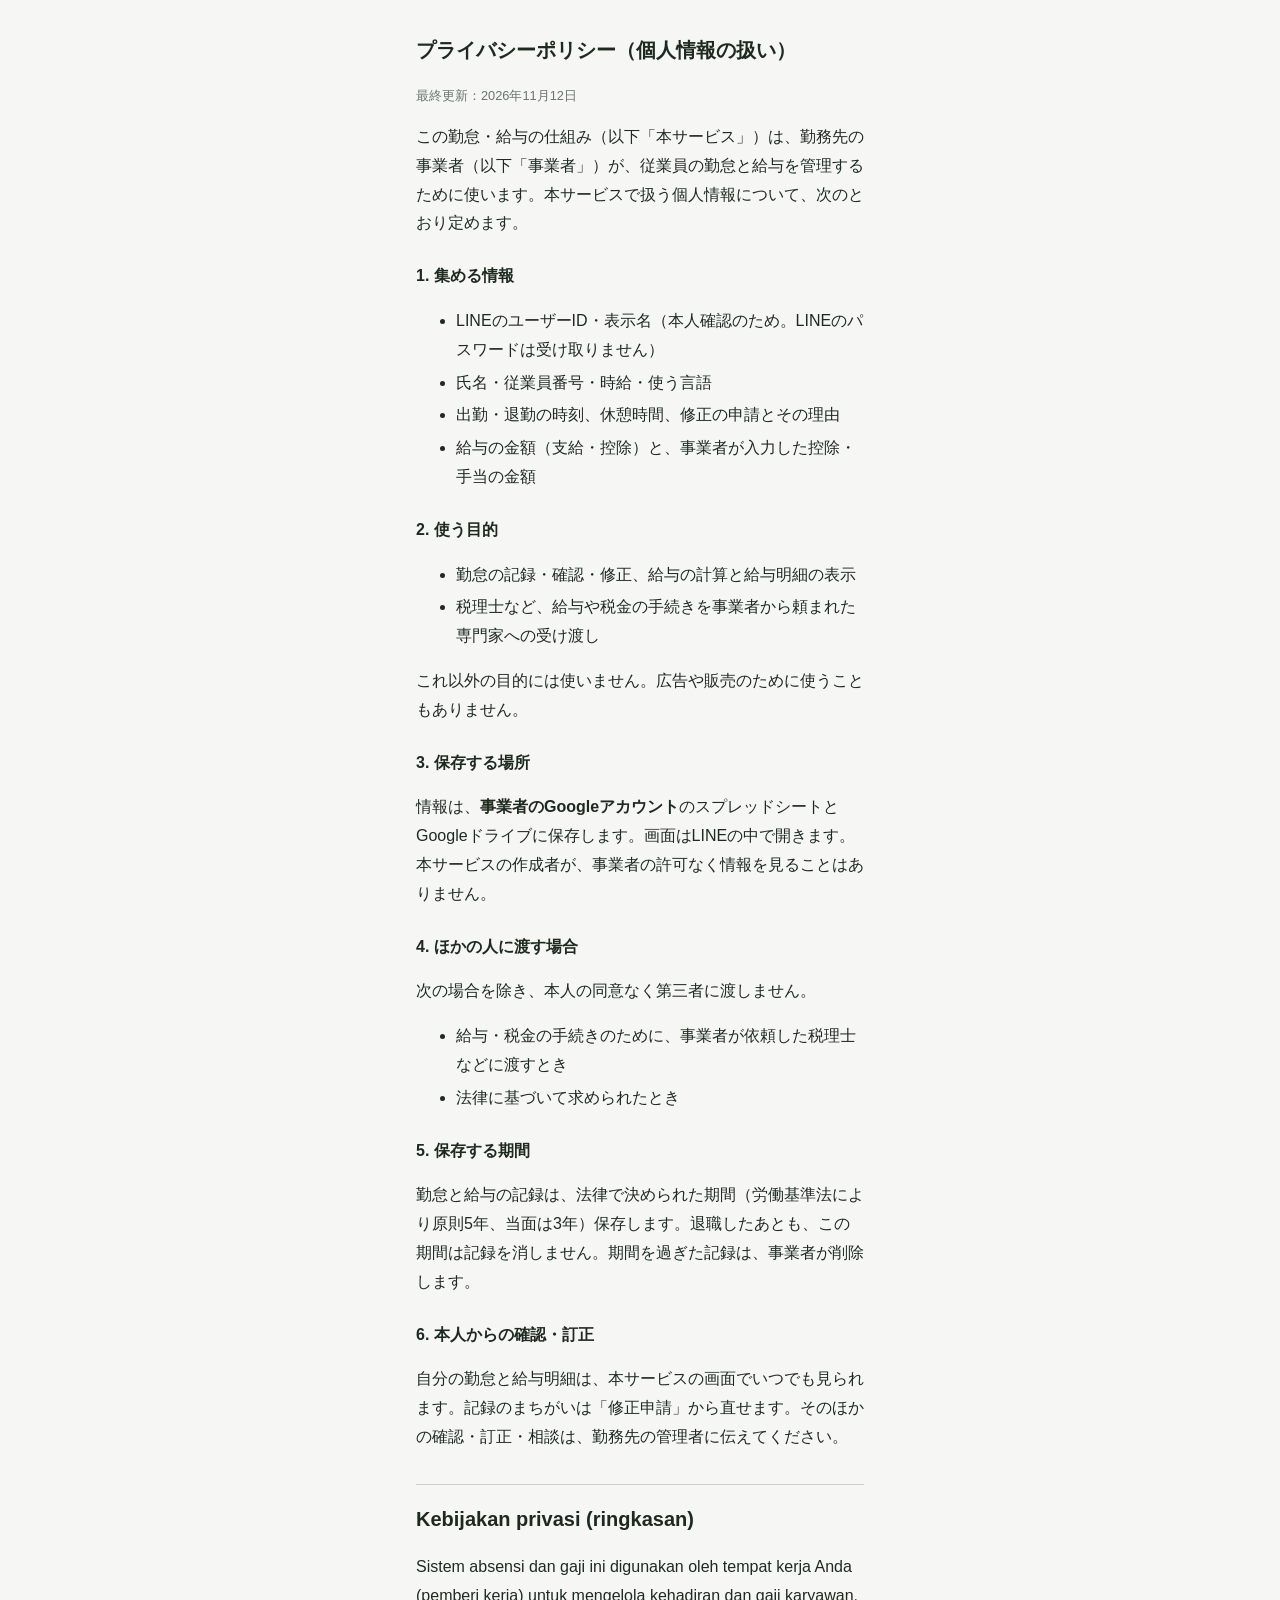
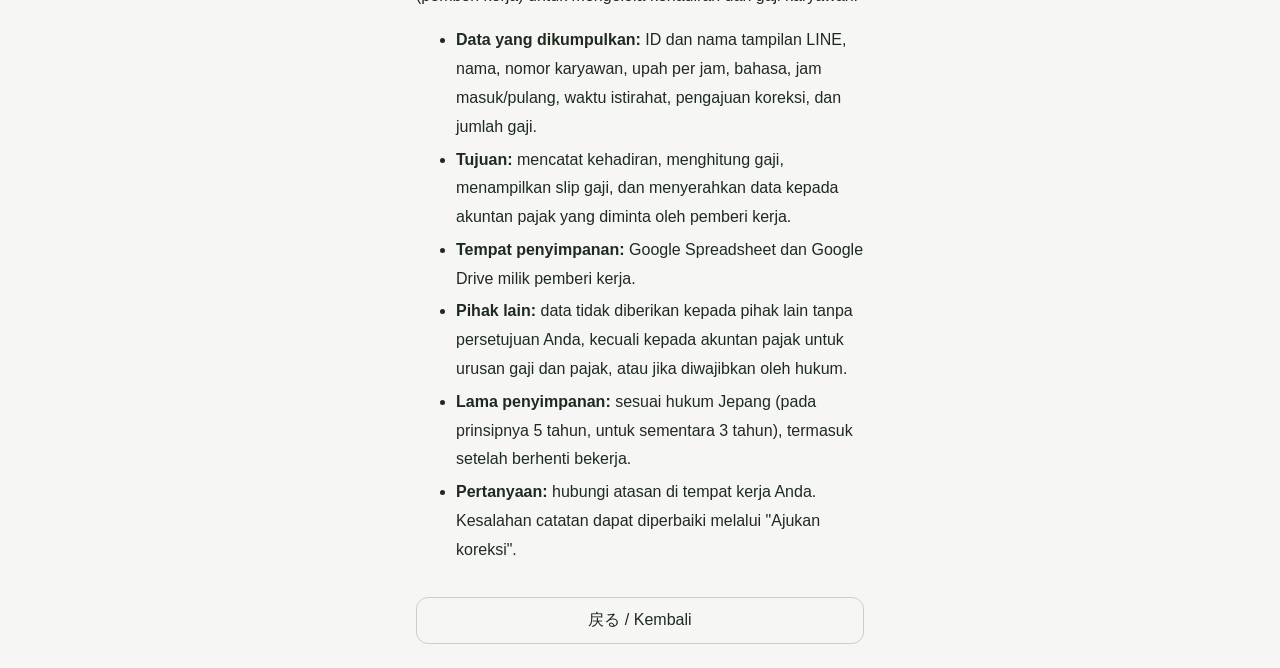
==== privacy.html @ 5bed07d8 "Phase 6：インドネシア語・従業員管理・設定・プライバシーポリシー Co-Authored-By: Claude Opus 5.5 <noreply@anthropic.com>" ====
<!doctype html>
<html lang="ja">
<head>
  <meta charset="utf-8">
  <meta name="viewport" content="width=device-width, initial-scale=1">
  <title>プライバシーポリシー</title>
  <link rel="stylesheet" href="style.css?v=10">
  <style>
    main { line-height: 1.8; }
    h1 { font-size: 1.25rem; }
    h2 { font-size: 1rem; margin-top: 24px; }
    li { margin-bottom: 4px; }
    .lang-block { border-top: 1px solid #c9cfc9; margin-top: 32px; padding-top: 8px; }
  </style>
</head>
<body>
  <main>
    <h1>プライバシーポリシー（個人情報の扱い）</h1>
    <p class="muted small">最終更新：2026年11月12日</p>
    <p>この勤怠・給与の仕組み（以下「本サービス」）は、勤務先の事業者（以下「事業者」）が、従業員の勤怠と給与を管理するために使います。本サービスで扱う個人情報について、次のとおり定めます。</p>

    <h2>1. 集める情報</h2>
    <ul>
      <li>LINEのユーザーID・表示名（本人確認のため。LINEのパスワードは受け取りません）</li>
      <li>氏名・従業員番号・時給・使う言語</li>
      <li>出勤・退勤の時刻、休憩時間、修正の申請とその理由</li>
      <li>給与の金額（支給・控除）と、事業者が入力した控除・手当の金額</li>
    </ul>

    <h2>2. 使う目的</h2>
    <ul>
      <li>勤怠の記録・確認・修正、給与の計算と給与明細の表示</li>
      <li>税理士など、給与や税金の手続きを事業者から頼まれた専門家への受け渡し</li>
    </ul>
    <p>これ以外の目的には使いません。広告や販売のために使うこともありません。</p>

    <h2>3. 保存する場所</h2>
    <p>情報は、<strong>事業者のGoogleアカウント</strong>のスプレッドシートとGoogleドライブに保存します。画面はLINEの中で開きます。本サービスの作成者が、事業者の許可なく情報を見ることはありません。</p>

    <h2>4. ほかの人に渡す場合</h2>
    <p>次の場合を除き、本人の同意なく第三者に渡しません。</p>
    <ul>
      <li>給与・税金の手続きのために、事業者が依頼した税理士などに渡すとき</li>
      <li>法律に基づいて求められたとき</li>
    </ul>

    <h2>5. 保存する期間</h2>
    <p>勤怠と給与の記録は、法律で決められた期間（労働基準法により原則5年、当面は3年）保存します。退職したあとも、この期間は記録を消しません。期間を過ぎた記録は、事業者が削除します。</p>

    <h2>6. 本人からの確認・訂正</h2>
    <p>自分の勤怠と給与明細は、本サービスの画面でいつでも見られます。記録のまちがいは「修正申請」から直せます。そのほかの確認・訂正・相談は、勤務先の管理者に伝えてください。</p>

    <section class="lang-block" lang="id">
      <h1>Kebijakan privasi (ringkasan)</h1>
      <p>Sistem absensi dan gaji ini digunakan oleh tempat kerja Anda (pemberi kerja) untuk mengelola kehadiran dan gaji karyawan.</p>
      <ul>
        <li><strong>Data yang dikumpulkan:</strong> ID dan nama tampilan LINE, nama, nomor karyawan, upah per jam, bahasa, jam masuk/pulang, waktu istirahat, pengajuan koreksi, dan jumlah gaji.</li>
        <li><strong>Tujuan:</strong> mencatat kehadiran, menghitung gaji, menampilkan slip gaji, dan menyerahkan data kepada akuntan pajak yang diminta oleh pemberi kerja.</li>
        <li><strong>Tempat penyimpanan:</strong> Google Spreadsheet dan Google Drive milik pemberi kerja.</li>
        <li><strong>Pihak lain:</strong> data tidak diberikan kepada pihak lain tanpa persetujuan Anda, kecuali kepada akuntan pajak untuk urusan gaji dan pajak, atau jika diwajibkan oleh hukum.</li>
        <li><strong>Lama penyimpanan:</strong> sesuai hukum Jepang (pada prinsipnya 5 tahun, untuk sementara 3 tahun), termasuk setelah berhenti bekerja.</li>
        <li><strong>Pertanyaan:</strong> hubungi atasan di tempat kerja Anda. Kesalahan catatan dapat diperbaiki melalui "Ajukan koreksi".</li>
      </ul>
    </section>

    <button type="button" class="secondary" onclick="history.back()">戻る / Kembali</button>
  </main>
</body>
</html>
---- style.css ----
:root {
  --bg: #f6f7f5;
  --card: #ffffff;
  --text: #1f2a1f;
  --muted: #6b756b;
  --green: #06c755;
  --admin: #2f6fdb;
  --error: #d93025;
}

* { box-sizing: border-box; }

body {
  margin: 0;
  background: var(--bg);
  color: var(--text);
  font-family: -apple-system, BlinkMacSystemFont, "Hiragino Sans", "Noto Sans JP", sans-serif;
  line-height: 1.6;
}

main {
  max-width: 480px;
  margin: 0 auto;
  padding: 24px 16px;
}

h1 { font-size: 1.3rem; margin: 8px 0 16px; }

.muted { color: var(--muted); font-size: 0.9rem; }
.error { color: var(--error); }

.badge {
  display: inline-block;
  margin: 0;
  padding: 2px 10px;
  border-radius: 999px;
  background: var(--green);
  color: #fff;
  font-size: 0.8rem;
}
.badge.admin { background: var(--admin); }

.grid {
  display: grid;
  grid-template-columns: repeat(2, 1fr);
  gap: 12px;
}

button {
  width: 100%;
  padding: 16px;
  border: none;
  border-radius: 12px;
  background: var(--green);
  color: #fff;
  font-size: 1rem;
  font-weight: bold;
}
#view-admin button:enabled { background: var(--admin); }
button:disabled { background: #c9cfc9; color: #fff; }

input {
  width: 100%;
  padding: 14px;
  margin-bottom: 12px;
  border: 1px solid #c9cfc9;
  border-radius: 12px;
  font-size: 1rem;
}

button.secondary { background: transparent; color: var(--text); border: 1px solid #c9cfc9; margin-top: 16px; padding: 12px; font-weight: normal; }
.clock-now { font-size: 2.4rem; font-weight: bold; margin: 16px 0 4px; }
.result { font-size: 1.1rem; font-weight: bold; color: var(--green); margin: 16px 0; }
label { display: block; margin: 12px 0 6px; color: var(--muted); }
.month-nav { display: flex; align-items: center; gap: 8px; }
.month-nav h1 { flex: 1; text-align: center; margin: 0; white-space: nowrap; }
.month-nav button { margin-top: 0; width: auto; }
.total { font-weight: bold; margin: 12px 0; }
table.history { width: 100%; border-collapse: collapse; font-size: 0.9rem; background: var(--card); }
table.history th, table.history td { padding: 8px 4px; border-bottom: 1px solid #e3e7e3; text-align: center; }
table.history th { color: var(--muted); font-weight: normal; }

h2 { font-size: 1.05rem; margin: 20px 0 8px; }
.small { font-size: 0.8rem; }
.two { display: grid; grid-template-columns: 1fr 1fr; gap: 12px; }
select, textarea { width: 100%; padding: 12px; margin-bottom: 12px; border: 1px solid #c9cfc9; border-radius: 12px; font-size: 1rem; background: #fff; font-family: inherit; }
.list { list-style: none; padding: 0; margin: 0; }
.list li { background: var(--card); border-radius: 12px; padding: 10px 12px; margin-bottom: 8px; font-size: 0.9rem; }
.tag { display: inline-block; padding: 1px 8px; border-radius: 999px; font-size: 0.75rem; margin-left: 6px; background: #e3e7e3; }
.tag.pending { background: #fff3cd; color: #7a5a00; }
.tag.approved { background: #d7f5e3; color: #046b31; }
.tag.rejected { background: #fde2e1; color: #a1221a; }
.alert { background: #fff3cd; color: #7a5a00; border-radius: 12px; padding: 10px 12px; margin: 12px 0; }
.alert li { background: transparent; padding: 2px 0; margin: 0; }
.card { background: var(--card); border-radius: 12px; padding: 12px; margin-bottom: 12px; }
.card .row { display: flex; gap: 8px; margin-top: 8px; }
.card .row button { padding: 10px; }
button.danger { background: var(--error); }
tr.warn td { color: var(--error); }
button.admin-btn { background: var(--admin); margin-top: 12px; }
table.slip { width: 100%; border-collapse: collapse; font-size: 0.9rem; background: var(--card); margin-bottom: 8px; }
table.slip th { text-align: left; font-weight: normal; color: var(--muted); padding: 6px 8px; border-bottom: 1px solid #e3e7e3; width: 50%; }
table.slip td { text-align: right; padding: 6px 8px; border-bottom: 1px solid #e3e7e3; }
table.slip td input { margin: 0; padding: 6px 8px; text-align: right; border-radius: 8px; }
table.slip.totals th, table.slip.totals td { font-weight: bold; color: var(--text); }
table.slip.totals tr:last-child td { font-size: 1.1rem; color: var(--green); }
tr.clickable td:first-child { color: var(--admin); text-decoration: underline; }
.slip-head { margin: 16px 0 4px; font-weight: bold; }
#pr-rows td { font-size: 0.8rem; white-space: nowrap; }
#pr-rows td:first-child { white-space: normal; }
.bars { background: var(--card); border-radius: 12px; padding: 8px 12px; }
.bar-row { display: grid; grid-template-columns: 4.5em 1fr 5.5em; align-items: center; gap: 8px; padding: 6px 0; font-size: 0.85rem; }
.bar-row .track { background: #eef1ee; border-radius: 4px; height: 14px; overflow: hidden; display: flex; }
.bar-row .fill { background: var(--admin); height: 100%; }
.bar-row .ot, .key { background: #f0a020; }
.key { display: inline-block; width: 12px; height: 12px; border-radius: 3px; margin-right: 4px; vertical-align: middle; }
.bar-row .val { text-align: right; white-space: nowrap; }
.bar-row .sub { grid-column: 2 / 4; color: var(--muted); font-size: 0.8rem; margin-top: -4px; }
.bar-row.current .label { font-weight: bold; }
#rp-files a { color: var(--admin); word-break: break-all; }
.sub-lang { font-size: 0.85em; color: var(--muted); font-weight: normal; }
.footer-link { text-align: center; margin-top: 24px; font-size: 0.85rem; }
.footer-link a { color: var(--muted); }
.lang-btn.chosen { outline: 3px solid #046b31; }
.ja-sub { display: block; font-size: 0.72rem; color: var(--muted); }
.ja-sub-inline { font-size: 0.75rem; color: var(--muted); font-weight: normal; }
.card.emp .link { color: var(--admin); text-decoration: underline; cursor: pointer; }
.card.retired { opacity: 0.6; }
.card.invite .code { font-size: 1.4rem; font-weight: bold; letter-spacing: 1px; margin: 8px 0; }
.card.invite pre { white-space: pre-wrap; background: #f6f7f5; border-radius: 8px; padding: 8px; font-size: 0.85rem; font-family: inherit; }
#view-employees label, #view-settings label { margin-top: 8px; }
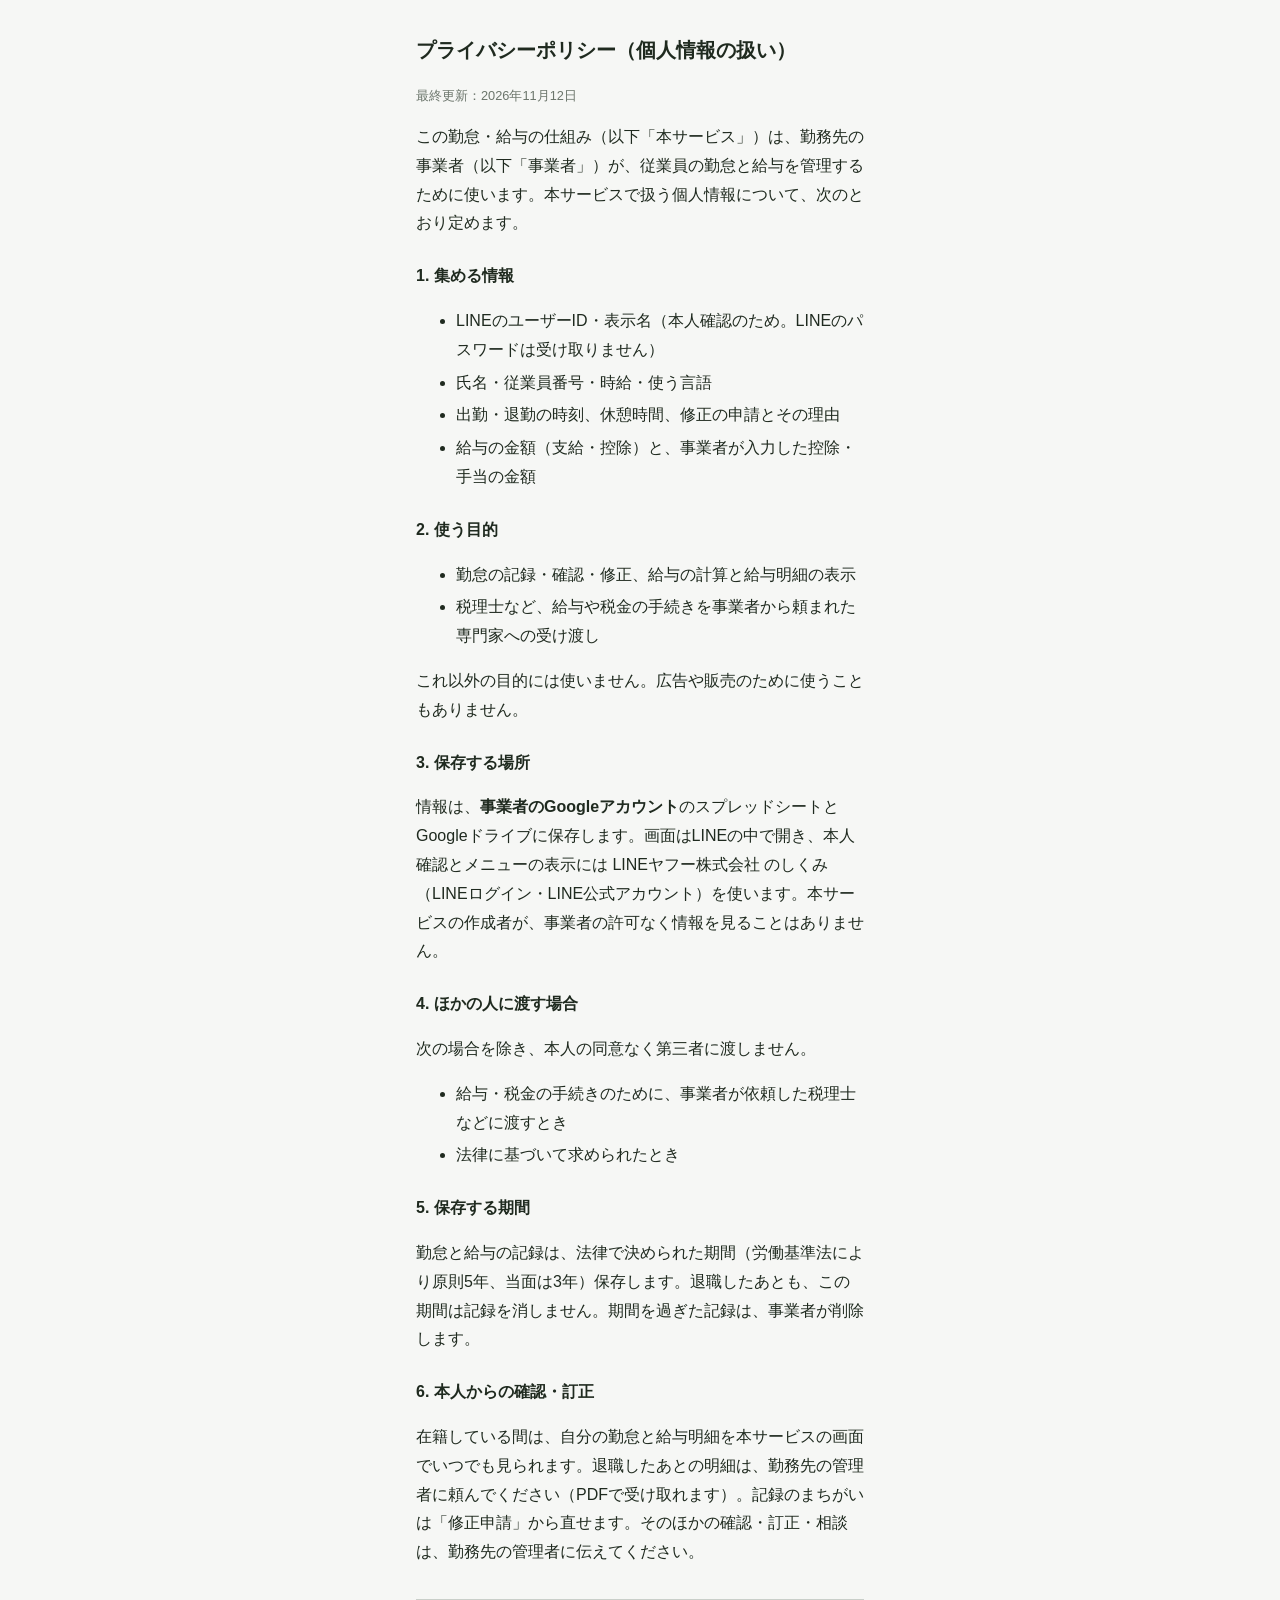
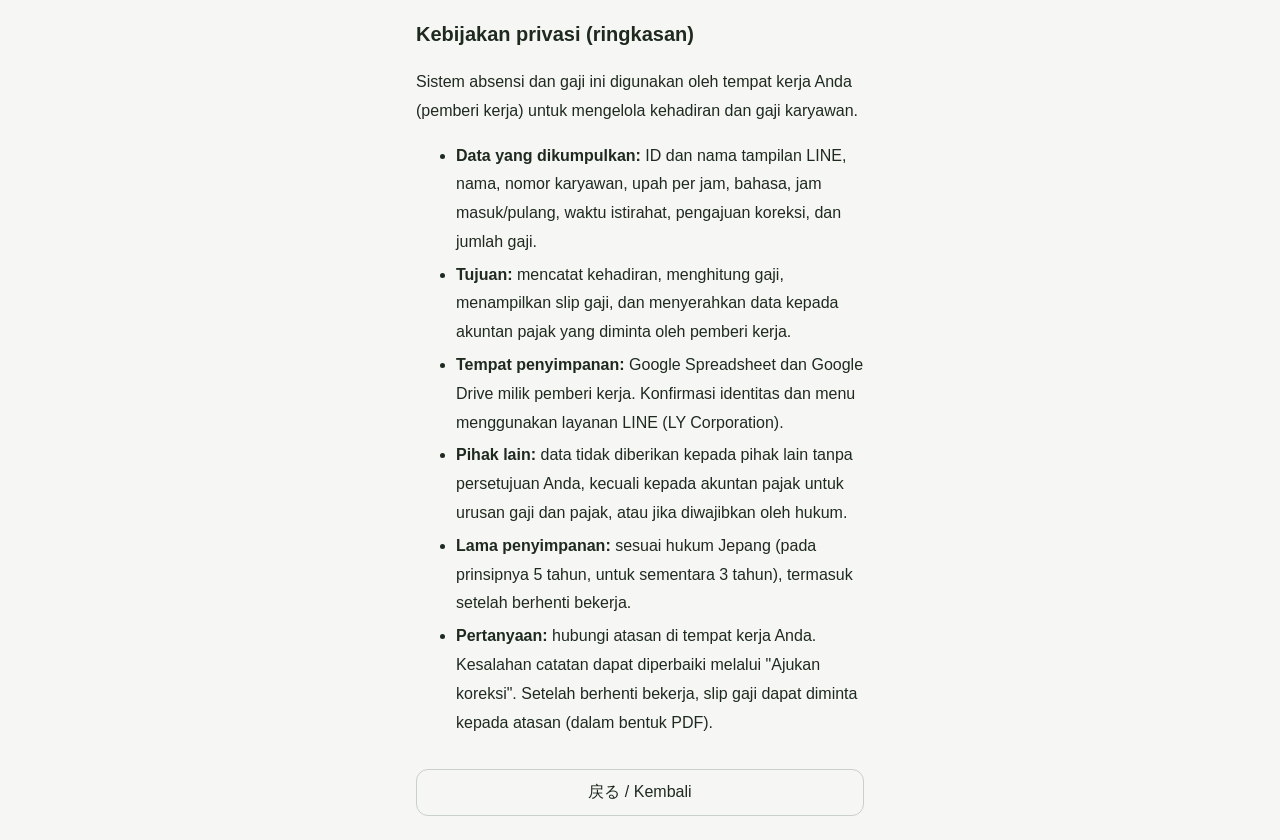
==== commit 9b79669d: "Phase 6：レビュー指摘の修正（退職者の勤怠修正・再登録・管理者画面は日本語など） Co-Authored-By: Claude Opus 5.5 <noreply@anthropic.com>" ====
--- a/privacy.html
+++ b/privacy.html
@@ -4,7 +4,7 @@
   <meta charset="utf-8">
   <meta name="viewport" content="width=device-width, initial-scale=1">
   <title>プライバシーポリシー</title>
-  <link rel="stylesheet" href="style.css?v=10">
+  <link rel="stylesheet" href="style.css?v=11">
   <style>
     main { line-height: 1.8; }
     h1 { font-size: 1.25rem; }
@@ -35,7 +35,7 @@
     <p>これ以外の目的には使いません。広告や販売のために使うこともありません。</p>
 
     <h2>3. 保存する場所</h2>
-    <p>情報は、<strong>事業者のGoogleアカウント</strong>のスプレッドシートとGoogleドライブに保存します。画面はLINEの中で開きます。本サービスの作成者が、事業者の許可なく情報を見ることはありません。</p>
+    <p>情報は、<strong>事業者のGoogleアカウント</strong>のスプレッドシートとGoogleドライブに保存します。画面はLINEの中で開き、本人確認とメニューの表示には LINEヤフー株式会社 のしくみ（LINEログイン・LINE公式アカウント）を使います。本サービスの作成者が、事業者の許可なく情報を見ることはありません。</p>
 
     <h2>4. ほかの人に渡す場合</h2>
     <p>次の場合を除き、本人の同意なく第三者に渡しません。</p>
@@ -48,7 +48,7 @@
     <p>勤怠と給与の記録は、法律で決められた期間（労働基準法により原則5年、当面は3年）保存します。退職したあとも、この期間は記録を消しません。期間を過ぎた記録は、事業者が削除します。</p>
 
     <h2>6. 本人からの確認・訂正</h2>
-    <p>自分の勤怠と給与明細は、本サービスの画面でいつでも見られます。記録のまちがいは「修正申請」から直せます。そのほかの確認・訂正・相談は、勤務先の管理者に伝えてください。</p>
+    <p>在籍している間は、自分の勤怠と給与明細を本サービスの画面でいつでも見られます。退職したあとの明細は、勤務先の管理者に頼んでください（PDFで受け取れます）。記録のまちがいは「修正申請」から直せます。そのほかの確認・訂正・相談は、勤務先の管理者に伝えてください。</p>
 
     <section class="lang-block" lang="id">
       <h1>Kebijakan privasi (ringkasan)</h1>
@@ -56,10 +56,10 @@
       <ul>
         <li><strong>Data yang dikumpulkan:</strong> ID dan nama tampilan LINE, nama, nomor karyawan, upah per jam, bahasa, jam masuk/pulang, waktu istirahat, pengajuan koreksi, dan jumlah gaji.</li>
         <li><strong>Tujuan:</strong> mencatat kehadiran, menghitung gaji, menampilkan slip gaji, dan menyerahkan data kepada akuntan pajak yang diminta oleh pemberi kerja.</li>
-        <li><strong>Tempat penyimpanan:</strong> Google Spreadsheet dan Google Drive milik pemberi kerja.</li>
+        <li><strong>Tempat penyimpanan:</strong> Google Spreadsheet dan Google Drive milik pemberi kerja. Konfirmasi identitas dan menu menggunakan layanan LINE (LY Corporation).</li>
         <li><strong>Pihak lain:</strong> data tidak diberikan kepada pihak lain tanpa persetujuan Anda, kecuali kepada akuntan pajak untuk urusan gaji dan pajak, atau jika diwajibkan oleh hukum.</li>
         <li><strong>Lama penyimpanan:</strong> sesuai hukum Jepang (pada prinsipnya 5 tahun, untuk sementara 3 tahun), termasuk setelah berhenti bekerja.</li>
-        <li><strong>Pertanyaan:</strong> hubungi atasan di tempat kerja Anda. Kesalahan catatan dapat diperbaiki melalui "Ajukan koreksi".</li>
+        <li><strong>Pertanyaan:</strong> hubungi atasan di tempat kerja Anda. Kesalahan catatan dapat diperbaiki melalui "Ajukan koreksi". Setelah berhenti bekerja, slip gaji dapat diminta kepada atasan (dalam bentuk PDF).</li>
       </ul>
     </section>
 
